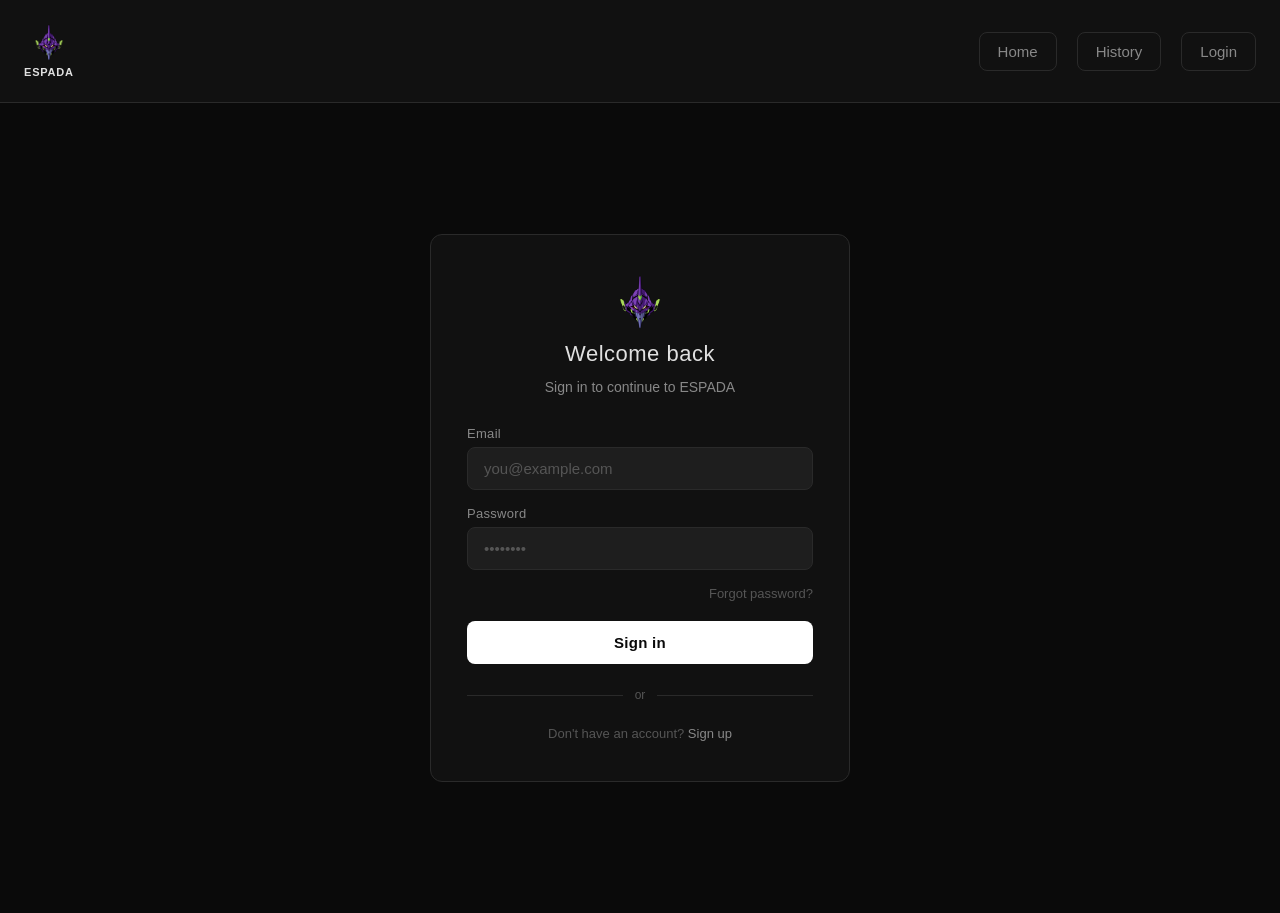
==== first_Project/login.html @ c70f2535 "add login/register page" ====
<!DOCTYPE html>
<html lang="en">

<head>
    <meta charset="UTF-8">
    <meta name="viewport" content="width=device-width, initial-scale=1.0">
    <title>Login — ESPADA</title>
    <meta name="description" content="Sign in to ESPADA, your intelligent educational AI tutor.">
    <link rel="stylesheet" href="style.css">
    <style>
        /* Login-page-specific overrides */
        body {
            overflow: auto;
            justify-content: flex-start;
        }

        /* ── Login card ── */
        .login-page {
            flex: 1;
            display: flex;
            flex-direction: column;
            align-items: center;
            justify-content: center;
            padding: 48px 24px;
            min-height: calc(100vh - 90px);
            /* below nav */
        }

        .login-card {
            width: 100%;
            max-width: 420px;
            background-color: var(--color-bg-secondary);
            border: 1px solid var(--color-border);
            border-radius: 12px;
            padding: 40px 36px;
            display: flex;
            flex-direction: column;
            gap: 24px;
            animation: card-in 0.35s ease both;
        }

        @keyframes card-in {
            from {
                opacity: 0;
                transform: translateY(18px);
            }

            to {
                opacity: 1;
                transform: translateY(0);
            }
        }

        .login-card__header {
            display: flex;
            flex-direction: column;
            align-items: center;
            gap: 10px;
            margin-bottom: 4px;
        }

        .login-card__logo {
            height: 56px;
            width: auto;
            object-fit: contain;
        }

        .login-card__title {
            font-size: 22px;
            font-weight: 500;
            color: var(--color-text-primary);
            letter-spacing: 0.5px;
        }

        .login-card__subtitle {
            font-size: 14px;
            color: var(--color-text-secondary);
            text-align: center;
            line-height: 1.5;
        }

        /* ── Form ── */
        .login-form {
            display: flex;
            flex-direction: column;
            gap: 16px;
        }

        .form-field {
            display: flex;
            flex-direction: column;
            gap: 6px;
        }

        .form-field label {
            font-size: 13px;
            font-weight: 500;
            color: var(--color-text-secondary);
            letter-spacing: 0.3px;
        }

        .form-field input {
            width: 100%;
            padding: 12px 16px;
            font-size: 15px;
            font-family: inherit;
            background-color: var(--color-bg-input);
            border: 1px solid var(--color-border);
            border-radius: 8px;
            color: var(--color-text-primary);
            outline: none;
            transition: border-color 0.2s ease;
        }

        .form-field input::placeholder {
            color: var(--color-text-muted);
        }

        .form-field input:focus {
            border-color: var(--color-text-muted);
        }

        /* ── Forgot link ── */
        .forgot-link {
            font-size: 13px;
            color: var(--color-text-muted);
            text-align: right;
            text-decoration: none;
            transition: color 0.2s ease;
        }

        .forgot-link:hover {
            color: var(--color-text-secondary);
        }

        /* ── Submit button ── */
        .login-btn {
            width: 100%;
            padding: 13px;
            font-size: 15px;
            font-weight: 600;
            font-family: inherit;
            color: var(--color-bg-primary);
            background-color: var(--color-accent);
            border: none;
            border-radius: 8px;
            cursor: pointer;
            letter-spacing: 0.3px;
            transition: background-color 0.2s ease, transform 0.1s ease;
            margin-top: 4px;
        }

        .login-btn:hover {
            background-color: var(--color-accent-hover);
        }

        .login-btn:active {
            transform: scale(0.98);
        }

        /* ── Divider ── */
        .login-divider {
            display: flex;
            align-items: center;
            gap: 12px;
            color: var(--color-text-muted);
            font-size: 12px;
        }

        .login-divider::before,
        .login-divider::after {
            content: '';
            flex: 1;
            height: 1px;
            background-color: var(--color-border);
        }

        /* ── Footer note ── */
        .login-card__footer {
            text-align: center;
            font-size: 13px;
            color: var(--color-text-muted);
        }

        .login-card__footer a {
            color: var(--color-text-secondary);
            text-decoration: none;
            transition: color 0.2s ease;
        }

        .login-card__footer a:hover {
            color: var(--color-text-primary);
        }

        /* ── Error message ── */
        .login-error {
            font-size: 13px;
            color: #ff5555;
            text-align: center;
            display: none;
        }

        .login-error.visible {
            display: block;
        }
    </style>
</head>

<body>

    <!-- NAVIGATION BAR -->

    <nav id="site-header" class="site-header">
        <div class="site-header__brand">
            <img src="resources/icons/main_icon.png" alt="ESPADA Logo" class="brand-logo-img">
            <span class="brand-title">ESPADA</span>
        </div>
        <div class="site-header__links">
            <a href="index.html" id="nav-home" class="nav-link">Home</a>
            <a href="#" id="nav-history" class="nav-link">History</a>
            <a href="login.html" id="nav-login" class="nav-link">Login</a>
        </div>
    </nav>

    <!-- LOGIN CONTENT -->

    <div class="login-page">
        <div class="login-card">

            <div class="login-card__header">
                <img src="resources/icons/main_icon.png" alt="ESPADA Logo" class="login-card__logo">
                <h1 class="login-card__title">Welcome back</h1>
                <p class="login-card__subtitle">Sign in to continue to ESPADA</p>
            </div>

            <form class="login-form" id="login-form" novalidate>

                <div class="form-field">
                    <label for="login-email">Email</label>
                    <input type="email" id="login-email" name="email" placeholder="you@example.com" autocomplete="email"
                        required>
                </div>

                <div class="form-field">
                    <label for="login-password">Password</label>
                    <input type="password" id="login-password" name="password" placeholder="••••••••"
                        autocomplete="current-password" required>
                </div>

                <a href="#" class="forgot-link" id="forgot-password-link">Forgot password?</a>

                <p class="login-error" id="login-error">Invalid email or password. Please try again.</p>

                <button type="submit" class="login-btn" id="login-submit-btn">Sign in</button>

            </form>

            <div class="login-divider">or</div>

            <div class="login-card__footer">
                Don't have an account? <a href="register.html" id="signup-link">Sign up</a>
            </div>

        </div>
    </div>

    <script src="script.js" defer></script>
    <script>
        // Login form handler
        const loginForm = document.getElementById('login-form');
        const loginError = document.getElementById('login-error');

        loginForm.addEventListener('submit', function (e) {
            e.preventDefault();
            const email = document.getElementById('login-email').value.trim();
            const password = document.getElementById('login-password').value;

            if (!email || !password) {
                loginError.classList.add('visible');
                return;
            }

            // Placeholder — replace with real auth logic
            loginError.classList.remove('visible');
            console.log('Login attempted for:', email);
        });

        // Hide error on input change
        ['login-email', 'login-password'].forEach(function (id) {
            document.getElementById(id).addEventListener('input', function () {
                loginError.classList.remove('visible');
            });
        });
    </script>

</body>

</html>
---- first_Project/style.css ----
*,
*::before,
*::after {
  margin: 0;
  padding: 0;
  box-sizing: border-box;
}

:root {
  --color-bg-primary: #0a0a0a;
  --color-bg-secondary: #111111;
  --color-bg-tertiary: #1a1a1a;
  --color-bg-input: #1e1e1e;
  --color-border: #2a2a2a;
  --color-text-primary: #e0e0e0;
  --color-text-secondary: #888888;
  --color-text-muted: #555555;
  --color-accent: #ffffff;
  --color-accent-hover: #cccccc;
}

body {
  font-family: -apple-system, BlinkMacSystemFont, 'Segoe UI', Roboto, 'Helvetica Neue', Arial, sans-serif;
  background-color: var(--color-bg-primary);
  color: var(--color-text-primary);
  height: 100vh;
  display: flex;
  flex-direction: column;
  overflow: hidden;
}

/* Site Header (Navigation) */
.site-header {
  display: flex;
  align-items: center;
  justify-content: space-between;
  padding: 24px 24px;
  border-bottom: 1px solid var(--color-border);
  background-color: var(--color-bg-secondary);
  flex-shrink: 0;
}

.site-header__brand {
  display: flex;
  flex-direction: column;
  align-items: center;
  gap: 4px;
}

.brand-logo-img {
  height: 38px;
  width: auto;
  object-fit: contain;
}

.brand-title {
  font-size: 11px;
  font-weight: 600;
  color: var(--color-text-primary);
  letter-spacing: 0.8px;
  text-transform: uppercase;
}

.site-header__links {
  display: flex;
  gap: 20px;
}

.nav-link {
  padding: 10px 18px;
  font-size: 15px;
  font-weight: 500;
  color: var(--color-text-secondary);
  background-color: transparent;
  border: 1px solid var(--color-border);
  border-radius: 8px;
  cursor: pointer;
  text-decoration: none;
  transition: all 0.2s ease;
}

.nav-link:hover {
  color: var(--color-text-primary);
  border-color: var(--color-text-muted);
  background-color: var(--color-bg-tertiary);
}

.nav-link:active {
  transform: scale(0.98);
}

/* Main Layout */
.main-layout {
  display: flex;
  flex: 1;
  overflow: hidden;
}

/* Chat Sidebar */
.chat-sidebar {
  width: 280px;
  background-color: var(--color-bg-secondary);
  border-right: 1px solid var(--color-border);
  padding: 16px 12px;
  display: flex;
  flex-direction: column;
  flex-shrink: 0;
  overflow-y: auto;
}

.sidebar-section {
  margin-bottom: 24px;
}

.sidebar-section__title {
  font-size: 13px;
  font-weight: 600;
  text-transform: uppercase;
  letter-spacing: 0.8px;
  color: var(--color-text-muted);
  padding: 0 8px;
  margin-bottom: 8px;
}

.sidebar-item {
  display: flex;
  align-items: center;
  gap: 12px;
  padding: 12px 14px;
  border-radius: 6px;
  font-size: 16px;
  color: var(--color-text-secondary);
  cursor: pointer;
  transition: all 0.15s ease;
}

.sidebar-item:hover {
  background-color: var(--color-bg-tertiary);
  color: var(--color-text-primary);
}

.sidebar-item--highlighted {
  background-color: var(--color-bg-tertiary);
  color: var(--color-text-primary);
  border: 1px dashed var(--color-border);
  justify-content: center;
  margin-bottom: 4px;
}

.sidebar-item--highlighted:hover {
  border-color: var(--color-text-muted);
}

.sidebar-item__icon {
  width: 22px;
  height: 22px;
  display: flex;
  align-items: center;
  justify-content: center;
  font-size: 18px;
}

.sidebar-item__label {
  flex: 1;
}

/* Chat Container */

.chat-container {
  flex: 1;
  display: flex;
  flex-direction: column;
  background-color: var(--color-bg-primary);
  min-width: 0;
}

/* Message List */
.message-list {
  flex: 1;
  overflow-y: auto;
  padding: 24px;
  display: flex;
  flex-direction: column;
  gap: 20px;
}

@keyframes fade-in {
  from {
    opacity: 0;
    transform: translateY(10px);
  }

  to {
    opacity: 1;
    transform: translateY(0);
  }
}

/* Welcome Screen */
.welcome-screen {
  flex: 1;
  display: flex;
  flex-direction: column;
  align-items: center;
  justify-content: center;
  padding: 48px 24px;
  gap: 30px;
}

.welcome-screen__icon {
  display: flex;
  align-items: center;
  justify-content: center;
  margin-bottom: 8px;
}

.welcome-screen__icon img {
  max-height: 89px;
  width: auto;
  object-fit: contain;
}

.welcome-screen__title {
  font-size: 44px;
  font-weight: 500;
  color: var(--color-text-primary);
  margin-bottom: 4px;
}

.welcome-screen__subtitle {
  font-size: 16px;
  color: var(--color-text-secondary);
  text-align: center;
  max-width: 540px;
  line-height: 1.5;
}

/* Input Area */
.input-area {
  padding: 16px 24px 24px;
  background-color: var(--color-bg-primary);
  flex-shrink: 0;
}

.input-wrapper {
  max-width: 800px;
  margin: 0 auto;
  position: relative;
}

.chat-input {
  width: 100%;
  padding: 16px 96px 16px 54px;
  font-size: 17px;
  font-family: inherit;
  background-color: var(--color-bg-input);
  border: 1px solid var(--color-border);
  border-radius: 8px;
  color: var(--color-text-primary);
  outline: none;
  resize: none;
  min-height: 56px;
  max-height: 200px;
  line-height: 1.5;
  transition: border-color 0.2s ease;
}

.chat-input::placeholder {
  color: var(--color-text-muted);
}

.chat-input:focus {
  border-color: var(--color-text-muted);
}

.pacman-typing-indicator {
  position: absolute;
  right: 56px;
  bottom: 14px;
  width: 32px;
  height: 32px;
  display: flex;
  align-items: center;
  justify-content: center;
  opacity: 0.35;
  transform: scale(0.9);
  transition: opacity 0.3s ease, transform 0.3s ease;
  pointer-events: none;
  z-index: 2;
  image-rendering: pixelated;
}

.pacman-typing-indicator.is-typing {
  opacity: 1;
  transform: scale(1.1);
}

@keyframes ghost-eyes-move {
  0% {
    transform: translateX(-1.8px);
  }

  100% {
    transform: translateX(1.8px);
  }
}

@keyframes ghost-float {

  0%,
  100% {
    transform: translateY(0);
  }

  50% {
    transform: translateY(-3px);
  }
}

.pacman-ghost-svg .ghost-pupils {
  transition: transform 0.1s ease;
}

.pacman-typing-indicator.is-typing .ghost-pupils {
  animation: ghost-eyes-move 0.35s ease-in-out infinite alternate;
}

.pacman-typing-indicator.is-typing .pacman-ghost-svg {
  animation: ghost-float 0.6s ease-in-out infinite;
}

.upload-button {
  position: absolute;
  left: 10px;
  bottom: 10px;
  width: 36px;
  height: 36px;
  border-radius: 50%;
  background-color: var(--color-bg-tertiary);
  border: 1px solid var(--color-border);
  display: flex;
  align-items: center;
  justify-content: center;
  cursor: pointer;
  color: var(--color-text-secondary);
  transition: all 0.2s ease;
  z-index: 2;
}

.upload-button svg {
  width: 18px;
  height: 18px;
}

.upload-button:hover {
  background-color: var(--color-border);
  color: var(--color-text-primary);
  transform: scale(1.05);
}

.upload-button:active {
  transform: scale(0.95);
}

.file-preview-container {
  display: flex;
  flex-wrap: wrap;
  gap: 8px;
  margin-bottom: 8px;
}

.file-chip {
  display: inline-flex;
  align-items: center;
  gap: 6px;
  padding: 6px 12px;
  background-color: var(--color-bg-tertiary);
  border: 1px solid var(--color-border);
  border-radius: 16px;
  font-size: 13px;
  color: var(--color-text-primary);
  animation: fade-in 0.2s ease;
}

.file-chip__name {
  max-width: 180px;
  overflow: hidden;
  text-overflow: ellipsis;
  white-space: nowrap;
}

.file-chip__remove {
  background: none;
  border: none;
  color: var(--color-text-muted);
  cursor: pointer;
  font-size: 16px;
  line-height: 1;
  display: flex;
  align-items: center;
  justify-content: center;
  padding: 0 2px;
  border-radius: 50%;
  transition: color 0.15s ease;
}

.file-chip__remove:hover {
  color: #ff5555;
}

.send-button {
  position: absolute;
  right: 10px;
  bottom: 10px;
  width: 40px;
  height: 40px;
  border-radius: 6px;
  background-color: var(--color-bg-tertiary);
  border: 1px solid var(--color-border);
  display: flex;
  align-items: center;
  justify-content: center;
  cursor: pointer;
  color: var(--color-text-muted);
  transition: all 0.2s ease;
}

.send-button svg {
  width: 20px;
  height: 20px;
}

.send-button:hover {
  background-color: var(--color-border);
  color: var(--color-text-primary);
}

/* Scrollbar */
::-webkit-scrollbar {
  width: 6px;
}

::-webkit-scrollbar-track {
  background: transparent;
}

::-webkit-scrollbar-thumb {
  background-color: var(--color-border);
  border-radius: 3px;
}

::-webkit-scrollbar-thumb:hover {
  background-color: var(--color-text-muted);
}

/* Responsive */
@media (max-width: 768px) {
  .chat-sidebar {
    display: none;
  }

  .site-header {
    padding: 12px 16px;
  }

  .message-list {
    padding: 16px;
  }

  .input-area {
    padding: 12px 16px 20px;
  }
}
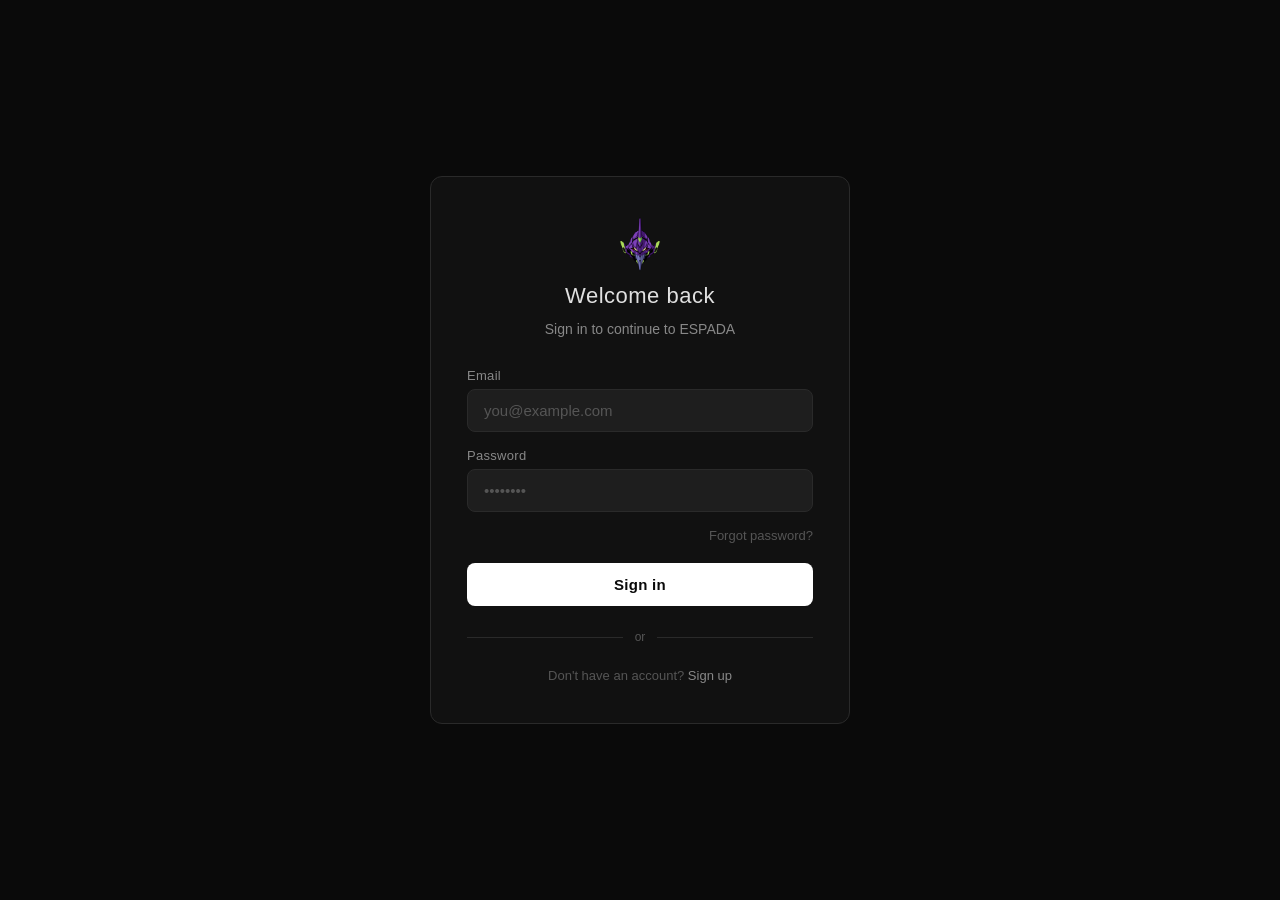
==== commit c7708561: "fixed errors" ====
--- a/first_Project/login.html
+++ b/first_Project/login.html
@@ -22,8 +22,7 @@
             align-items: center;
             justify-content: center;
             padding: 48px 24px;
-            min-height: calc(100vh - 90px);
-            /* below nav */
+            min-height: 100vh;
         }
 
         .login-card {
@@ -208,19 +207,7 @@
 
 <body>
 
-    <!-- NAVIGATION BAR -->
-
-    <nav id="site-header" class="site-header">
-        <div class="site-header__brand">
-            <img src="resources/icons/main_icon.png" alt="ESPADA Logo" class="brand-logo-img">
-            <span class="brand-title">ESPADA</span>
-        </div>
-        <div class="site-header__links">
-            <a href="index.html" id="nav-home" class="nav-link">Home</a>
-            <a href="#" id="nav-history" class="nav-link">History</a>
-            <a href="login.html" id="nav-login" class="nav-link">Login</a>
-        </div>
-    </nav>
+
 
     <!-- LOGIN CONTENT -->
 
@@ -265,34 +252,6 @@
     </div>
 
     <script src="script.js" defer></script>
-    <script>
-        // Login form handler
-        const loginForm = document.getElementById('login-form');
-        const loginError = document.getElementById('login-error');
-
-        loginForm.addEventListener('submit', function (e) {
-            e.preventDefault();
-            const email = document.getElementById('login-email').value.trim();
-            const password = document.getElementById('login-password').value;
-
-            if (!email || !password) {
-                loginError.classList.add('visible');
-                return;
-            }
-
-            // Placeholder — replace with real auth logic
-            loginError.classList.remove('visible');
-            console.log('Login attempted for:', email);
-        });
-
-        // Hide error on input change
-        ['login-email', 'login-password'].forEach(function (id) {
-            document.getElementById(id).addEventListener('input', function () {
-                loginError.classList.remove('visible');
-            });
-        });
-    </script>
-
 </body>
 
 </html>
